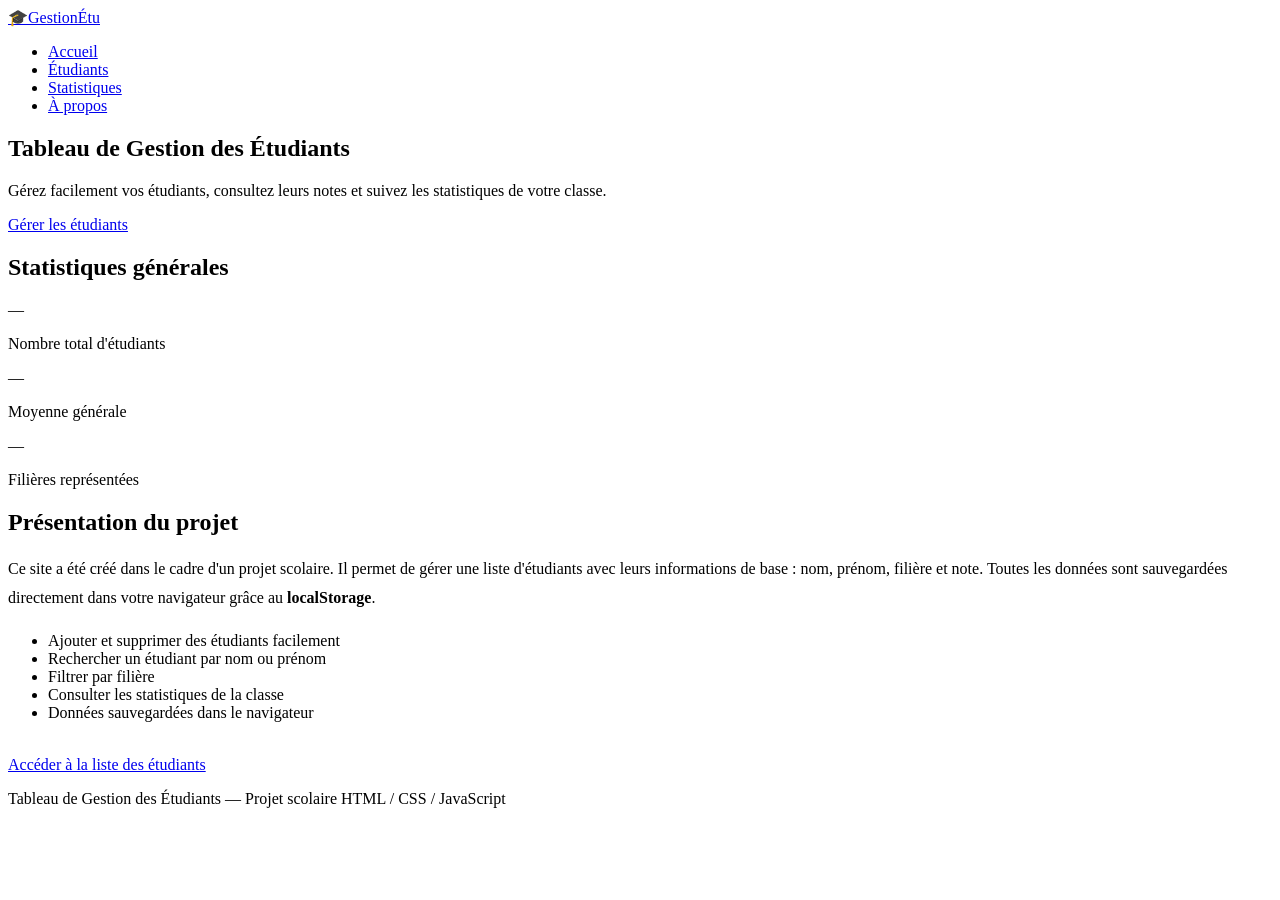
==== index.html @ 2e5b6525 "Rename Index.html to index.html" ====
<!DOCTYPE html>
<html lang="fr">
  <head>
    <meta charset="UTF-8" />
    <meta name="viewport" content="width=device-width, initial-scale=1.0" />
    <title>Accueil — Tableau de Gestion des Étudiants</title>
    <link rel="stylesheet" href="style.css" />
  </head>
  <body>

    <!--BARRE DE NAVIGATION-->
    <nav class="navbar">
      <div class="navbar-contenu">
        <!--Logo-->
        <a class="navbar-logo" href="index.html">
          <span>🎓</span>GestionÉtu
        </a>

        <!--Liens de navigation-->
        <ul class="navbar-liens">
          <li><a href="index.html">Accueil</a></li>
          <li><a href="etudiants.html">Étudiants</a></li>
          <li><a href="statistiques.html">Statistiques</a></li>
          <li><a href="apropos.html">À propos</a></li>
        </ul>
      </div>
    </nav>

    <!--CONTENU PRINCIPAL-->
    <main class="contenu-principal">

      <!--Section de bienvenue-->
      <section class="section-hero">
        <h1>Tableau de Gestion des Étudiants</h1>
        <p>
          Gérez facilement vos étudiants, consultez leurs notes et suivez
          les statistiques de votre classe.
        </p>
        <a href="etudiants.html" class="bouton bouton-blanc">
          Gérer les étudiants
        </a>
      </section>

      <!--Cartes de statistiques générales-->
      <section>
        <h2 class="titre-section">Statistiques générales</h2>

        <div class="grille-stats">

          <!--Carte 1 : Total des étudiants-->
          <div class="carte-stat">
            <span class="valeur-stat" id="total-etudiants">—</span>
            <p class="label-stat">Nombre total d'étudiants</p>
          </div>

          <!-- Carte 2 : Moyenne générale -->
          <div class="carte-stat">
            <span class="valeur-stat" id="moyenne-generale">—</span>
            <p class="label-stat">Moyenne générale</p>
          </div>

          <!-- Carte 3 : Nombre de filières -->
          <div class="carte-stat">
            <span class="valeur-stat" id="nombre-filieres">—</span>
            <p class="label-stat">Filières représentées</p>
          </div>

        </div>
      </section>

      <!-- Section de présentation du projet -->
      <section class="carte">
        <h2 class="titre-section">Présentation du projet</h2>
        <p style="color: var(--couleur-texte-clair); line-height: 1.8; margin-bottom: 1.2rem;">
          Ce site a été créé dans le cadre d'un projet scolaire. Il permet de gérer une
          liste d'étudiants avec leurs informations de base : nom, prénom, filière et note.
          Toutes les données sont sauvegardées directement dans votre navigateur grâce au
          <strong>localStorage</strong>.
        </p>

        <!-- Liste des fonctionnalités -->
        <ul class="liste-fonctionnalites">
          <li>Ajouter et supprimer des étudiants facilement</li>
          <li>Rechercher un étudiant par nom ou prénom</li>
          <li>Filtrer par filière</li>
          <li>Consulter les statistiques de la classe</li>
          <li>Données sauvegardées dans le navigateur</li>
        </ul>

        <br />
        <a href="etudiants.html" class="bouton bouton-principal">
          Accéder à la liste des étudiants
        </a>
      </section>

    </main>

    <!-- PIED DE PAGE -->
    <footer class="pied-page">
      <p>Tableau de Gestion des Étudiants — Projet scolaire HTML / CSS / JavaScript</p>
    </footer>

    <!-- Chargement du fichier JavaScript -->
    <script src="script.js"></script>

  </body>
</html>
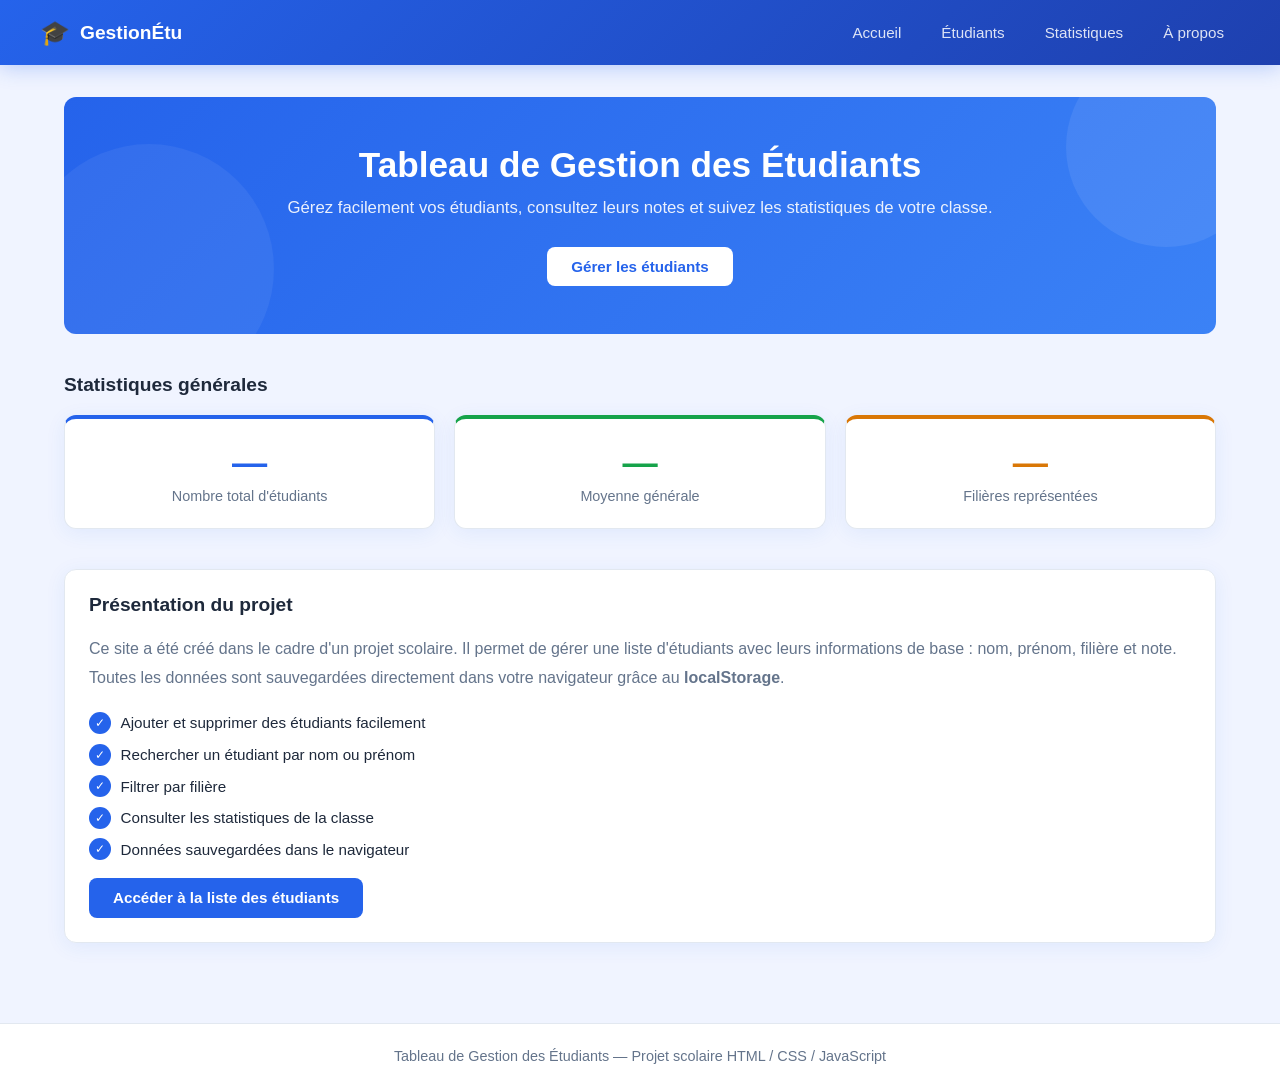
==== commit 86fd1529: "Update index.html" ====
--- a/index.html
+++ b/index.html
@@ -4,7 +4,7 @@
     <meta charset="UTF-8" />
     <meta name="viewport" content="width=device-width, initial-scale=1.0" />
     <title>Accueil — Tableau de Gestion des Étudiants</title>
-    <link rel="stylesheet" href="style.css" />
+    <link rel="stylesheet" href="Style.css" />
   </head>
   <body>
 
--- a/Style.css
+++ b/Style.css
@@ -0,0 +1,726 @@
+/* ===================================
+   TABLEAU DE GESTION DES ÉTUDIANTS
+   Fichier : style.css
+   Description : Styles pour toutes les pages
+   =================================== */
+
+/* --- Variables de couleurs et polices --- */
+:root {
+  --couleur-principale: #2563eb;
+  --couleur-secondaire: #1e40af;
+  --couleur-accent: #3b82f6;
+  --couleur-succes: #16a34a;
+  --couleur-danger: #dc2626;
+  --couleur-avertissement: #d97706;
+  --couleur-fond: #f0f4ff;
+  --couleur-fond-carte: #ffffff;
+  --couleur-texte: #1e293b;
+  --couleur-texte-clair: #64748b;
+  --couleur-bordure: #e2e8f0;
+  --ombre-carte: 0 4px 20px rgba(37, 99, 235, 0.08);
+  --rayon-bordure: 12px;
+  --transition: all 0.3s ease;
+}
+
+/* --- Reset de base --- */
+* {
+  margin: 0;
+  padding: 0;
+  box-sizing: border-box;
+}
+
+body {
+  font-family: 'Segoe UI', Tahoma, Geneva, Verdana, sans-serif;
+  background-color: var(--couleur-fond);
+  color: var(--couleur-texte);
+  min-height: 100vh;
+}
+
+/* ===================================
+   BARRE DE NAVIGATION
+   =================================== */
+.navbar {
+  background: linear-gradient(135deg, var(--couleur-principale), var(--couleur-secondaire));
+  padding: 0 2rem;
+  box-shadow: 0 2px 20px rgba(37, 99, 235, 0.3);
+  position: sticky;
+  top: 0;
+  z-index: 100;
+}
+
+.navbar-contenu {
+  display: flex;
+  align-items: center;
+  justify-content: space-between;
+  max-width: 1200px;
+  margin: 0 auto;
+  height: 65px;
+}
+
+/* Logo de la navbar */
+.navbar-logo {
+  display: flex;
+  align-items: center;
+  gap: 10px;
+  color: white;
+  font-size: 1.2rem;
+  font-weight: 700;
+  text-decoration: none;
+}
+
+.navbar-logo span {
+  font-size: 1.5rem;
+}
+
+/* Liens de navigation */
+.navbar-liens {
+  display: flex;
+  list-style: none;
+  gap: 0.5rem;
+}
+
+.navbar-liens a {
+  color: rgba(255, 255, 255, 0.85);
+  text-decoration: none;
+  padding: 0.5rem 1rem;
+  border-radius: 8px;
+  font-size: 0.95rem;
+  font-weight: 500;
+  transition: var(--transition);
+}
+
+/* Effet hover sur les liens */
+.navbar-liens a:hover {
+  background-color: rgba(255, 255, 255, 0.15);
+  color: white;
+}
+
+/* Lien actif (page actuelle) */
+.navbar-liens a.actif {
+  background-color: rgba(255, 255, 255, 0.2);
+  color: white;
+}
+
+/* ===================================
+   CONTENU PRINCIPAL
+   =================================== */
+.contenu-principal {
+  max-width: 1200px;
+  margin: 0 auto;
+  padding: 2rem 1.5rem;
+}
+
+/* ===================================
+   EN-TÊTE DES PAGES
+   =================================== */
+.en-tete-page {
+  text-align: center;
+  margin-bottom: 2.5rem;
+}
+
+.en-tete-page h1 {
+  font-size: 2rem;
+  color: var(--couleur-texte);
+  margin-bottom: 0.5rem;
+}
+
+.en-tete-page p {
+  color: var(--couleur-texte-clair);
+  font-size: 1rem;
+}
+
+/* ===================================
+   CARTES (Cards)
+   =================================== */
+.carte {
+  background: var(--couleur-fond-carte);
+  border-radius: var(--rayon-bordure);
+  padding: 1.5rem;
+  box-shadow: var(--ombre-carte);
+  border: 1px solid var(--couleur-bordure);
+  transition: var(--transition);
+}
+
+.carte:hover {
+  box-shadow: 0 8px 30px rgba(37, 99, 235, 0.15);
+  transform: translateY(-2px);
+}
+
+/* ===================================
+   SECTION HÉRO (Page d'accueil)
+   =================================== */
+.section-hero {
+  background: linear-gradient(135deg, var(--couleur-principale), var(--couleur-accent));
+  color: white;
+  border-radius: var(--rayon-bordure);
+  padding: 3rem 2rem;
+  text-align: center;
+  margin-bottom: 2.5rem;
+  position: relative;
+  overflow: hidden;
+}
+
+/* Décoration de fond du hero */
+.section-hero::before {
+  content: '';
+  position: absolute;
+  top: -50px;
+  right: -50px;
+  width: 200px;
+  height: 200px;
+  background: rgba(255, 255, 255, 0.08);
+  border-radius: 50%;
+}
+
+.section-hero::after {
+  content: '';
+  position: absolute;
+  bottom: -60px;
+  left: -40px;
+  width: 250px;
+  height: 250px;
+  background: rgba(255, 255, 255, 0.06);
+  border-radius: 50%;
+}
+
+.section-hero h1 {
+  font-size: 2.2rem;
+  font-weight: 700;
+  margin-bottom: 0.8rem;
+  position: relative;
+  z-index: 1;
+}
+
+.section-hero p {
+  font-size: 1.05rem;
+  opacity: 0.9;
+  margin-bottom: 1.8rem;
+  position: relative;
+  z-index: 1;
+}
+
+/* ===================================
+   BOUTONS
+   =================================== */
+.bouton {
+  display: inline-flex;
+  align-items: center;
+  gap: 8px;
+  padding: 0.7rem 1.5rem;
+  border: none;
+  border-radius: 8px;
+  font-size: 0.95rem;
+  font-weight: 600;
+  cursor: pointer;
+  text-decoration: none;
+  transition: var(--transition);
+}
+
+.bouton-principal {
+  background: var(--couleur-principale);
+  color: white;
+}
+
+.bouton-principal:hover {
+  background: var(--couleur-secondaire);
+  transform: translateY(-2px);
+  box-shadow: 0 4px 15px rgba(37, 99, 235, 0.4);
+}
+
+.bouton-blanc {
+  background: white;
+  color: var(--couleur-principale);
+}
+
+.bouton-blanc:hover {
+  background: #f0f4ff;
+  transform: translateY(-2px);
+  box-shadow: 0 4px 15px rgba(0, 0, 0, 0.1);
+}
+
+.bouton-danger {
+  background: var(--couleur-danger);
+  color: white;
+  padding: 0.4rem 0.8rem;
+  font-size: 0.85rem;
+}
+
+.bouton-danger:hover {
+  background: #b91c1c;
+  transform: scale(1.05);
+}
+
+/* ===================================
+   GRILLE DE STATISTIQUES
+   =================================== */
+.grille-stats {
+  display: grid;
+  grid-template-columns: repeat(auto-fit, minmax(200px, 1fr));
+  gap: 1.2rem;
+  margin-bottom: 2.5rem;
+}
+
+.carte-stat {
+  background: var(--couleur-fond-carte);
+  border-radius: var(--rayon-bordure);
+  padding: 1.5rem;
+  text-align: center;
+  box-shadow: var(--ombre-carte);
+  border: 1px solid var(--couleur-bordure);
+  border-top: 4px solid var(--couleur-principale);
+  transition: var(--transition);
+}
+
+.carte-stat:hover {
+  transform: translateY(-4px);
+  box-shadow: 0 8px 25px rgba(37, 99, 235, 0.15);
+}
+
+.carte-stat .icone-stat {
+  font-size: 2rem;
+  margin-bottom: 0.8rem;
+  display: block;
+}
+
+.carte-stat .valeur-stat {
+  font-size: 2.2rem;
+  font-weight: 700;
+  color: var(--couleur-principale);
+  display: block;
+}
+
+.carte-stat .label-stat {
+  font-size: 0.9rem;
+  color: var(--couleur-texte-clair);
+  margin-top: 0.3rem;
+}
+
+/* Couleurs variées pour les cartes stats */
+.carte-stat:nth-child(2) {
+  border-top-color: var(--couleur-succes);
+}
+
+.carte-stat:nth-child(2) .valeur-stat {
+  color: var(--couleur-succes);
+}
+
+.carte-stat:nth-child(3) {
+  border-top-color: var(--couleur-avertissement);
+}
+
+.carte-stat:nth-child(3) .valeur-stat {
+  color: var(--couleur-avertissement);
+}
+
+/* ===================================
+   FORMULAIRE D'AJOUT D'ÉTUDIANT
+   =================================== */
+.section-formulaire {
+  margin-bottom: 2rem;
+}
+
+.formulaire-grille {
+  display: grid;
+  grid-template-columns: repeat(auto-fit, minmax(200px, 1fr));
+  gap: 1rem;
+  margin-bottom: 1rem;
+}
+
+.groupe-champ {
+  display: flex;
+  flex-direction: column;
+  gap: 0.4rem;
+}
+
+.groupe-champ label {
+  font-size: 0.9rem;
+  font-weight: 600;
+  color: var(--couleur-texte);
+}
+
+.groupe-champ input,
+.groupe-champ select {
+  padding: 0.65rem 1rem;
+  border: 2px solid var(--couleur-bordure);
+  border-radius: 8px;
+  font-size: 0.95rem;
+  color: var(--couleur-texte);
+  background: white;
+  transition: var(--transition);
+  outline: none;
+}
+
+/* Focus sur les champs */
+.groupe-champ input:focus,
+.groupe-champ select:focus {
+  border-color: var(--couleur-principale);
+  box-shadow: 0 0 0 3px rgba(37, 99, 235, 0.15);
+}
+
+/* Message d'erreur de validation */
+.erreur-champ {
+  font-size: 0.8rem;
+  color: var(--couleur-danger);
+  display: none;
+}
+
+.erreur-champ.visible {
+  display: block;
+}
+
+/* ===================================
+   BARRE DE RECHERCHE ET FILTRE
+   =================================== */
+.zone-recherche {
+  display: flex;
+  gap: 1rem;
+  margin-bottom: 1.5rem;
+  flex-wrap: wrap;
+}
+
+.zone-recherche input,
+.zone-recherche select {
+  padding: 0.65rem 1rem;
+  border: 2px solid var(--couleur-bordure);
+  border-radius: 8px;
+  font-size: 0.95rem;
+  outline: none;
+  transition: var(--transition);
+}
+
+.zone-recherche input {
+  flex: 1;
+  min-width: 200px;
+}
+
+.zone-recherche input:focus,
+.zone-recherche select:focus {
+  border-color: var(--couleur-principale);
+}
+
+/* ===================================
+   TABLEAU DES ÉTUDIANTS
+   =================================== */
+.conteneur-tableau {
+  overflow-x: auto;
+  border-radius: var(--rayon-bordure);
+  border: 1px solid var(--couleur-bordure);
+}
+
+table {
+  width: 100%;
+  border-collapse: collapse;
+  background: white;
+}
+
+thead {
+  background: linear-gradient(135deg, var(--couleur-principale), var(--couleur-secondaire));
+  color: white;
+}
+
+thead th {
+  padding: 1rem 1.2rem;
+  text-align: left;
+  font-size: 0.9rem;
+  font-weight: 600;
+  white-space: nowrap;
+}
+
+tbody tr {
+  border-bottom: 1px solid var(--couleur-bordure);
+  transition: var(--transition);
+}
+
+/* Effet hover sur les lignes */
+tbody tr:hover {
+  background-color: #f0f4ff;
+}
+
+tbody td {
+  padding: 0.9rem 1.2rem;
+  font-size: 0.95rem;
+  color: var(--couleur-texte);
+}
+
+/* Badge de note */
+.badge-note {
+  display: inline-block;
+  padding: 0.25rem 0.7rem;
+  border-radius: 20px;
+  font-size: 0.85rem;
+  font-weight: 700;
+}
+
+.note-bonne {
+  background: #dcfce7;
+  color: var(--couleur-succes);
+}
+
+.note-moyenne {
+  background: #fef9c3;
+  color: var(--couleur-avertissement);
+}
+
+.note-faible {
+  background: #fee2e2;
+  color: var(--couleur-danger);
+}
+
+/* Message quand le tableau est vide */
+.message-vide {
+  text-align: center;
+  padding: 3rem;
+  color: var(--couleur-texte-clair);
+  font-size: 1rem;
+}
+
+/* ===================================
+   PAGE STATISTIQUES
+   =================================== */
+.grille-stats-detail {
+  display: grid;
+  grid-template-columns: repeat(auto-fit, minmax(300px, 1fr));
+  gap: 1.5rem;
+  margin-bottom: 2rem;
+}
+
+/* Carte de meilleur étudiant */
+.carte-meilleur {
+  background: linear-gradient(135deg, #f0fdf4, #dcfce7);
+  border: 2px solid #86efac;
+  border-radius: var(--rayon-bordure);
+  padding: 1.5rem;
+}
+
+.carte-meilleur h3 {
+  color: var(--couleur-succes);
+  margin-bottom: 1rem;
+  font-size: 1rem;
+}
+
+.nom-meilleur {
+  font-size: 1.4rem;
+  font-weight: 700;
+  color: var(--couleur-texte);
+}
+
+.note-meilleur {
+  font-size: 2rem;
+  font-weight: 700;
+  color: var(--couleur-succes);
+}
+
+/* Barres de progression */
+.barre-progression-conteneur {
+  margin-bottom: 1rem;
+}
+
+.barre-label {
+  display: flex;
+  justify-content: space-between;
+  margin-bottom: 0.4rem;
+  font-size: 0.9rem;
+  font-weight: 500;
+}
+
+.barre-fond {
+  background: var(--couleur-bordure);
+  border-radius: 10px;
+  height: 12px;
+  overflow: hidden;
+}
+
+.barre-remplie {
+  height: 100%;
+  border-radius: 10px;
+  background: linear-gradient(90deg, var(--couleur-principale), var(--couleur-accent));
+  transition: width 1s ease;
+}
+
+/* ===================================
+   PAGE À PROPOS
+   =================================== */
+.grille-apropos {
+  display: grid;
+  grid-template-columns: repeat(auto-fit, minmax(280px, 1fr));
+  gap: 1.5rem;
+}
+
+.carte-technologie {
+  background: var(--couleur-fond-carte);
+  border-radius: var(--rayon-bordure);
+  padding: 1.5rem;
+  border: 1px solid var(--couleur-bordure);
+  text-align: center;
+  transition: var(--transition);
+}
+
+.carte-technologie:hover {
+  transform: translateY(-4px);
+  box-shadow: var(--ombre-carte);
+}
+
+.icone-techno {
+  font-size: 3rem;
+  margin-bottom: 1rem;
+  display: block;
+}
+
+.carte-technologie h3 {
+  font-size: 1.1rem;
+  margin-bottom: 0.5rem;
+  color: var(--couleur-texte);
+}
+
+.carte-technologie p {
+  font-size: 0.9rem;
+  color: var(--couleur-texte-clair);
+  line-height: 1.6;
+}
+
+/* Ligne de fonctionnalités */
+.liste-fonctionnalites {
+  list-style: none;
+  display: flex;
+  flex-direction: column;
+  gap: 0.6rem;
+}
+
+.liste-fonctionnalites li {
+  display: flex;
+  align-items: center;
+  gap: 0.6rem;
+  font-size: 0.95rem;
+  color: var(--couleur-texte);
+}
+
+.liste-fonctionnalites li::before {
+  content: '✓';
+  background: var(--couleur-principale);
+  color: white;
+  width: 22px;
+  height: 22px;
+  border-radius: 50%;
+  display: flex;
+  align-items: center;
+  justify-content: center;
+  font-size: 0.75rem;
+  flex-shrink: 0;
+}
+
+/* ===================================
+   MESSAGES DE NOTIFICATION
+   =================================== */
+.notification {
+  position: fixed;
+  bottom: 2rem;
+  right: 2rem;
+  background: var(--couleur-succes);
+  color: white;
+  padding: 1rem 1.5rem;
+  border-radius: 10px;
+  box-shadow: 0 4px 20px rgba(0, 0, 0, 0.2);
+  font-weight: 600;
+  z-index: 1000;
+  transform: translateX(200%);
+  transition: transform 0.4s ease;
+}
+
+.notification.visible {
+  transform: translateX(0);
+}
+
+.notification.erreur {
+  background: var(--couleur-danger);
+}
+
+/* ===================================
+   PIED DE PAGE
+   =================================== */
+.pied-page {
+  text-align: center;
+  padding: 1.5rem;
+  background: white;
+  border-top: 1px solid var(--couleur-bordure);
+  color: var(--couleur-texte-clair);
+  font-size: 0.9rem;
+  margin-top: 3rem;
+}
+
+/* ===================================
+   TITRE DE SECTION
+   =================================== */
+.titre-section {
+  font-size: 1.2rem;
+  font-weight: 700;
+  color: var(--couleur-texte);
+  margin-bottom: 1.2rem;
+  display: flex;
+  align-items: center;
+  gap: 0.6rem;
+}
+
+/* ===================================
+   RESPONSIVE (Mobile)
+   =================================== */
+@media (max-width: 768px) {
+  .navbar-contenu {
+    flex-direction: column;
+    height: auto;
+    padding: 1rem 0;
+    gap: 0.8rem;
+  }
+
+  .navbar-liens {
+    flex-wrap: wrap;
+    justify-content: center;
+  }
+
+  .section-hero h1 {
+    font-size: 1.6rem;
+  }
+
+  .contenu-principal {
+    padding: 1.5rem 1rem;
+  }
+
+  .formulaire-grille {
+    grid-template-columns: 1fr;
+  }
+
+  .zone-recherche {
+    flex-direction: column;
+  }
+
+  .grille-stats {
+    grid-template-columns: repeat(2, 1fr);
+  }
+}
+
+@media (max-width: 480px) {
+  .grille-stats {
+    grid-template-columns: 1fr;
+  }
+
+  .section-hero h1 {
+    font-size: 1.4rem;
+  }
+}
+
+/* ===================================
+   ANIMATION D'ENTRÉE
+   =================================== */
+@keyframes apparaitre {
+  from {
+    opacity: 0;
+    transform: translateY(20px);
+  }
+  to {
+    opacity: 1;
+    transform: translateY(0);
+  }
+}
+
+.carte, .carte-stat, .section-hero {
+  animation: apparaitre 0.5s ease forwards;
+}
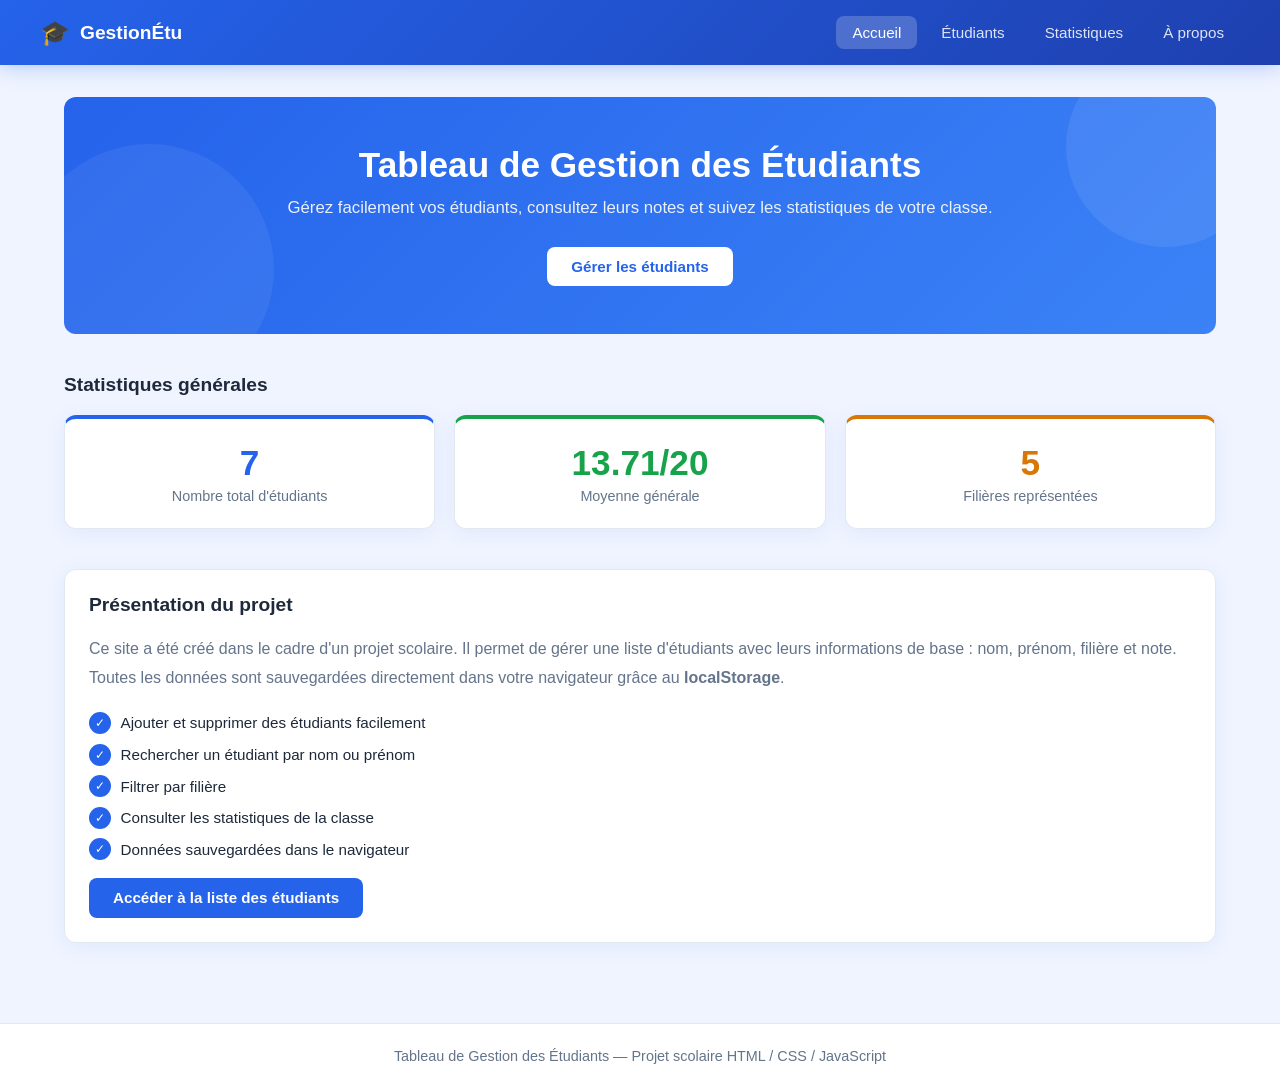
==== commit 69901961: "Add files via upload" ====
--- a/index.html
+++ b/index.html
@@ -4,7 +4,7 @@
     <meta charset="UTF-8" />
     <meta name="viewport" content="width=device-width, initial-scale=1.0" />
     <title>Accueil — Tableau de Gestion des Étudiants</title>
-    <link rel="stylesheet" href="Style.css" />
+    <link rel="stylesheet" href="style.css" />
   </head>
   <body>
 
@@ -104,4 +104,4 @@
     <script src="script.js"></script>
 
   </body>
-</html>
+</html>
--- a/style.css
+++ b/style.css
@@ -0,0 +1,688 @@
+/* --- Variables de couleurs et polices --- */
+:root {
+  --couleur-principale: #2563eb;
+  --couleur-secondaire: #1e40af;
+  --couleur-accent: #3b82f6;
+  --couleur-succes: #16a34a;
+  --couleur-danger: #dc2626;
+  --couleur-avertissement: #d97706;
+  --couleur-fond: #f0f4ff;
+  --couleur-fond-carte: #ffffff;
+  --couleur-texte: #1e293b;
+  --couleur-texte-clair: #64748b;
+  --couleur-bordure: #e2e8f0;
+  --ombre-carte: 0 4px 20px rgba(37, 99, 235, 0.08);
+  --rayon-bordure: 12px;
+  --transition: all 0.3s ease;
+}
+
+/* --- Reset de base --- */
+* {
+  margin: 0;
+  padding: 0;
+  box-sizing: border-box;
+}
+
+body {
+  font-family: 'Segoe UI', Tahoma, Geneva, Verdana, sans-serif;
+  background-color: var(--couleur-fond);
+  color: var(--couleur-texte);
+  min-height: 100vh;
+}
+
+/*BARRE DE NAVIGATION*/
+.navbar {
+  background: linear-gradient(135deg, var(--couleur-principale), var(--couleur-secondaire));
+  padding: 0 2rem;
+  box-shadow: 0 2px 20px rgba(37, 99, 235, 0.3);
+  position: sticky;
+  top: 0;
+  z-index: 100;
+}
+
+.navbar-contenu {
+  display: flex;
+  align-items: center;
+  justify-content: space-between;
+  max-width: 1200px;
+  margin: 0 auto;
+  height: 65px;
+}
+
+/* Logo de la navbar */
+.navbar-logo {
+  display: flex;
+  align-items: center;
+  gap: 10px;
+  color: white;
+  font-size: 1.2rem;
+  font-weight: 700;
+  text-decoration: none;
+}
+
+.navbar-logo span {
+  font-size: 1.5rem;
+}
+
+/* Liens de navigation */
+.navbar-liens {
+  display: flex;
+  list-style: none;
+  gap: 0.5rem;
+}
+
+.navbar-liens a {
+  color: rgba(255, 255, 255, 0.85);
+  text-decoration: none;
+  padding: 0.5rem 1rem;
+  border-radius: 8px;
+  font-size: 0.95rem;
+  font-weight: 500;
+  transition: var(--transition);
+}
+
+/* Effet hover sur les liens */
+.navbar-liens a:hover {
+  background-color: rgba(255, 255, 255, 0.15);
+  color: white;
+}
+
+/* Lien actif (page actuelle) */
+.navbar-liens a.actif {
+  background-color: rgba(255, 255, 255, 0.2);
+  color: white;
+}
+
+/*CONTENU PRINCIPAL*/
+.contenu-principal {
+  max-width: 1200px;
+  margin: 0 auto;
+  padding: 2rem 1.5rem;
+}
+
+/*EN-TÊTE DES PAGES*/
+.en-tete-page {
+  text-align: center;
+  margin-bottom: 2.5rem;
+}
+
+.en-tete-page h1 {
+  font-size: 2rem;
+  color: var(--couleur-texte);
+  margin-bottom: 0.5rem;
+}
+
+.en-tete-page p {
+  color: var(--couleur-texte-clair);
+  font-size: 1rem;
+}
+
+/* CARTES*/
+.carte {
+  background: var(--couleur-fond-carte);
+  border-radius: var(--rayon-bordure);
+  padding: 1.5rem;
+  box-shadow: var(--ombre-carte);
+  border: 1px solid var(--couleur-bordure);
+  transition: var(--transition);
+}
+
+.carte:hover {
+  box-shadow: 0 8px 30px rgba(37, 99, 235, 0.15);
+  transform: translateY(-2px);
+}
+
+/*Page d'accueil*/
+.section-hero {
+  background: linear-gradient(135deg, var(--couleur-principale), var(--couleur-accent));
+  color: white;
+  border-radius: var(--rayon-bordure);
+  padding: 3rem 2rem;
+  text-align: center;
+  margin-bottom: 2.5rem;
+  position: relative;
+  overflow: hidden;
+}
+
+/* Décoration de fond du hero */
+.section-hero::before {
+  content: '';
+  position: absolute;
+  top: -50px;
+  right: -50px;
+  width: 200px;
+  height: 200px;
+  background: rgba(255, 255, 255, 0.08);
+  border-radius: 50%;
+}
+
+.section-hero::after {
+  content: '';
+  position: absolute;
+  bottom: -60px;
+  left: -40px;
+  width: 250px;
+  height: 250px;
+  background: rgba(255, 255, 255, 0.06);
+  border-radius: 50%;
+}
+
+.section-hero h1 {
+  font-size: 2.2rem;
+  font-weight: 700;
+  margin-bottom: 0.8rem;
+  position: relative;
+  z-index: 1;
+}
+
+.section-hero p {
+  font-size: 1.05rem;
+  opacity: 0.9;
+  margin-bottom: 1.8rem;
+  position: relative;
+  z-index: 1;
+}
+
+/*BOUTONS*/
+.bouton {
+  display: inline-flex;
+  align-items: center;
+  gap: 8px;
+  padding: 0.7rem 1.5rem;
+  border: none;
+  border-radius: 8px;
+  font-size: 0.95rem;
+  font-weight: 600;
+  cursor: pointer;
+  text-decoration: none;
+  transition: var(--transition);
+}
+
+.bouton-principal {
+  background: var(--couleur-principale);
+  color: white;
+}
+
+.bouton-principal:hover {
+  background: var(--couleur-secondaire);
+  transform: translateY(-2px);
+  box-shadow: 0 4px 15px rgba(37, 99, 235, 0.4);
+}
+
+.bouton-blanc {
+  background: white;
+  color: var(--couleur-principale);
+}
+
+.bouton-blanc:hover {
+  background: #f0f4ff;
+  transform: translateY(-2px);
+  box-shadow: 0 4px 15px rgba(0, 0, 0, 0.1);
+}
+
+.bouton-danger {
+  background: var(--couleur-danger);
+  color: white;
+  padding: 0.4rem 0.8rem;
+  font-size: 0.85rem;
+}
+
+.bouton-danger:hover {
+  background: #b91c1c;
+  transform: scale(1.05);
+}
+
+/* ===================================
+   GRILLE DE STATISTIQUES
+   =================================== */
+.grille-stats {
+  display: grid;
+  grid-template-columns: repeat(auto-fit, minmax(200px, 1fr));
+  gap: 1.2rem;
+  margin-bottom: 2.5rem;
+}
+
+.carte-stat {
+  background: var(--couleur-fond-carte);
+  border-radius: var(--rayon-bordure);
+  padding: 1.5rem;
+  text-align: center;
+  box-shadow: var(--ombre-carte);
+  border: 1px solid var(--couleur-bordure);
+  border-top: 4px solid var(--couleur-principale);
+  transition: var(--transition);
+}
+
+.carte-stat:hover {
+  transform: translateY(-4px);
+  box-shadow: 0 8px 25px rgba(37, 99, 235, 0.15);
+}
+
+.carte-stat .icone-stat {
+  font-size: 2rem;
+  margin-bottom: 0.8rem;
+  display: block;
+}
+
+.carte-stat .valeur-stat {
+  font-size: 2.2rem;
+  font-weight: 700;
+  color: var(--couleur-principale);
+  display: block;
+}
+
+.carte-stat .label-stat {
+  font-size: 0.9rem;
+  color: var(--couleur-texte-clair);
+  margin-top: 0.3rem;
+}
+
+/* Couleurs variées pour les cartes stats */
+.carte-stat:nth-child(2) {
+  border-top-color: var(--couleur-succes);
+}
+
+.carte-stat:nth-child(2) .valeur-stat {
+  color: var(--couleur-succes);
+}
+
+.carte-stat:nth-child(3) {
+  border-top-color: var(--couleur-avertissement);
+}
+
+.carte-stat:nth-child(3) .valeur-stat {
+  color: var(--couleur-avertissement);
+}
+
+/*FORMULAIRE D'AJOUT D'ÉTUDIANT*/
+.section-formulaire {
+  margin-bottom: 2rem;
+}
+
+.formulaire-grille {
+  display: grid;
+  grid-template-columns: repeat(auto-fit, minmax(200px, 1fr));
+  gap: 1rem;
+  margin-bottom: 1rem;
+}
+
+.groupe-champ {
+  display: flex;
+  flex-direction: column;
+  gap: 0.4rem;
+}
+
+.groupe-champ label {
+  font-size: 0.9rem;
+  font-weight: 600;
+  color: var(--couleur-texte);
+}
+
+.groupe-champ input,
+.groupe-champ select {
+  padding: 0.65rem 1rem;
+  border: 2px solid var(--couleur-bordure);
+  border-radius: 8px;
+  font-size: 0.95rem;
+  color: var(--couleur-texte);
+  background: white;
+  transition: var(--transition);
+  outline: none;
+}
+
+/* Focus sur les champs */
+.groupe-champ input:focus,
+.groupe-champ select:focus {
+  border-color: var(--couleur-principale);
+  box-shadow: 0 0 0 3px rgba(37, 99, 235, 0.15);
+}
+
+/* Message d'erreur de validation */
+.erreur-champ {
+  font-size: 0.8rem;
+  color: var(--couleur-danger);
+  display: none;
+}
+
+.erreur-champ.visible {
+  display: block;
+}
+
+/*BARRE DE RECHERCHE ET FILTRE*/
+.zone-recherche {
+  display: flex;
+  gap: 1rem;
+  margin-bottom: 1.5rem;
+  flex-wrap: wrap;
+}
+
+.zone-recherche input,
+.zone-recherche select {
+  padding: 0.65rem 1rem;
+  border: 2px solid var(--couleur-bordure);
+  border-radius: 8px;
+  font-size: 0.95rem;
+  outline: none;
+  transition: var(--transition);
+}
+
+.zone-recherche input {
+  flex: 1;
+  min-width: 200px;
+}
+
+.zone-recherche input:focus,
+.zone-recherche select:focus {
+  border-color: var(--couleur-principale);
+}
+
+/*TABLEAU DES ÉTUDIANTS*/
+.conteneur-tableau {
+  overflow-x: auto;
+  border-radius: var(--rayon-bordure);
+  border: 1px solid var(--couleur-bordure);
+}
+
+table {
+  width: 100%;
+  border-collapse: collapse;
+  background: white;
+}
+
+thead {
+  background: linear-gradient(135deg, var(--couleur-principale), var(--couleur-secondaire));
+  color: white;
+}
+
+thead th {
+  padding: 1rem 1.2rem;
+  text-align: left;
+  font-size: 0.9rem;
+  font-weight: 600;
+  white-space: nowrap;
+}
+
+tbody tr {
+  border-bottom: 1px solid var(--couleur-bordure);
+  transition: var(--transition);
+}
+
+/* Effet hover sur les lignes */
+tbody tr:hover {
+  background-color: #f0f4ff;
+}
+
+tbody td {
+  padding: 0.9rem 1.2rem;
+  font-size: 0.95rem;
+  color: var(--couleur-texte);
+}
+
+/* Badge de note */
+.badge-note {
+  display: inline-block;
+  padding: 0.25rem 0.7rem;
+  border-radius: 20px;
+  font-size: 0.85rem;
+  font-weight: 700;
+}
+
+.note-bonne {
+  background: #dcfce7;
+  color: var(--couleur-succes);
+}
+
+.note-moyenne {
+  background: #fef9c3;
+  color: var(--couleur-avertissement);
+}
+
+.note-faible {
+  background: #fee2e2;
+  color: var(--couleur-danger);
+}
+
+/* Message quand le tableau est vide */
+.message-vide {
+  text-align: center;
+  padding: 3rem;
+  color: var(--couleur-texte-clair);
+  font-size: 1rem;
+}
+
+/*PAGE STATISTIQUES */
+.grille-stats-detail {
+  display: grid;
+  grid-template-columns: repeat(auto-fit, minmax(300px, 1fr));
+  gap: 1.5rem;
+  margin-bottom: 2rem;
+}
+
+/* Carte de meilleur étudiant */
+.carte-meilleur {
+  background: linear-gradient(135deg, #f0fdf4, #dcfce7);
+  border: 2px solid #86efac;
+  border-radius: var(--rayon-bordure);
+  padding: 1.5rem;
+}
+
+.carte-meilleur h3 {
+  color: var(--couleur-succes);
+  margin-bottom: 1rem;
+  font-size: 1rem;
+}
+
+.nom-meilleur {
+  font-size: 1.4rem;
+  font-weight: 700;
+  color: var(--couleur-texte);
+}
+
+.note-meilleur {
+  font-size: 2rem;
+  font-weight: 700;
+  color: var(--couleur-succes);
+}
+
+/* Barres de progression */
+.barre-progression-conteneur {
+  margin-bottom: 1rem;
+}
+
+.barre-label {
+  display: flex;
+  justify-content: space-between;
+  margin-bottom: 0.4rem;
+  font-size: 0.9rem;
+  font-weight: 500;
+}
+
+.barre-fond {
+  background: var(--couleur-bordure);
+  border-radius: 10px;
+  height: 12px;
+  overflow: hidden;
+}
+
+.barre-remplie {
+  height: 100%;
+  border-radius: 10px;
+  background: linear-gradient(90deg, var(--couleur-principale), var(--couleur-accent));
+  transition: width 1s ease;
+}
+
+/*PAGE À PROPOS*/
+.grille-apropos {
+  display: grid;
+  grid-template-columns: repeat(auto-fit, minmax(280px, 1fr));
+  gap: 1.5rem;
+}
+
+.carte-technologie {
+  background: var(--couleur-fond-carte);
+  border-radius: var(--rayon-bordure);
+  padding: 1.5rem;
+  border: 1px solid var(--couleur-bordure);
+  text-align: center;
+  transition: var(--transition);
+}
+
+.carte-technologie:hover {
+  transform: translateY(-4px);
+  box-shadow: var(--ombre-carte);
+}
+
+.icone-techno {
+  font-size: 3rem;
+  margin-bottom: 1rem;
+  display: block;
+}
+
+.carte-technologie h3 {
+  font-size: 1.1rem;
+  margin-bottom: 0.5rem;
+  color: var(--couleur-texte);
+}
+
+.carte-technologie p {
+  font-size: 0.9rem;
+  color: var(--couleur-texte-clair);
+  line-height: 1.6;
+}
+
+/* Ligne de fonctionnalités */
+.liste-fonctionnalites {
+  list-style: none;
+  display: flex;
+  flex-direction: column;
+  gap: 0.6rem;
+}
+
+.liste-fonctionnalites li {
+  display: flex;
+  align-items: center;
+  gap: 0.6rem;
+  font-size: 0.95rem;
+  color: var(--couleur-texte);
+}
+
+.liste-fonctionnalites li::before {
+  content: '✓';
+  background: var(--couleur-principale);
+  color: white;
+  width: 22px;
+  height: 22px;
+  border-radius: 50%;
+  display: flex;
+  align-items: center;
+  justify-content: center;
+  font-size: 0.75rem;
+  flex-shrink: 0;
+}
+
+/*MESSAGES DE NOTIFICATION */
+.notification {
+  position: fixed;
+  bottom: 2rem;
+  right: 2rem;
+  background: var(--couleur-succes);
+  color: white;
+  padding: 1rem 1.5rem;
+  border-radius: 10px;
+  box-shadow: 0 4px 20px rgba(0, 0, 0, 0.2);
+  font-weight: 600;
+  z-index: 1000;
+  transform: translateX(200%);
+  transition: transform 0.4s ease;
+}
+
+.notification.visible {
+  transform: translateX(0);
+}
+
+.notification.erreur {
+  background: var(--couleur-danger);
+}
+
+/*PIED DE PAGE*/
+.pied-page {
+  text-align: center;
+  padding: 1.5rem;
+  background: white;
+  border-top: 1px solid var(--couleur-bordure);
+  color: var(--couleur-texte-clair);
+  font-size: 0.9rem;
+  margin-top: 3rem;
+}
+
+/*TITRE DE SECTION*/
+.titre-section {
+  font-size: 1.2rem;
+  font-weight: 700;
+  color: var(--couleur-texte);
+  margin-bottom: 1.2rem;
+  display: flex;
+  align-items: center;
+  gap: 0.6rem;
+}
+
+/*RESPONSIVE (Mobile)*/
+@media (max-width: 768px) {
+  .navbar-contenu {
+    flex-direction: column;
+    height: auto;
+    padding: 1rem 0;
+    gap: 0.8rem;
+  }
+
+  .navbar-liens {
+    flex-wrap: wrap;
+    justify-content: center;
+  }
+
+  .section-hero h1 {
+    font-size: 1.6rem;
+  }
+
+  .contenu-principal {
+    padding: 1.5rem 1rem;
+  }
+
+  .formulaire-grille {
+    grid-template-columns: 1fr;
+  }
+
+  .zone-recherche {
+    flex-direction: column;
+  }
+
+  .grille-stats {
+    grid-template-columns: repeat(2, 1fr);
+  }
+}
+
+@media (max-width: 480px) {
+  .grille-stats {
+    grid-template-columns: 1fr;
+  }
+
+  .section-hero h1 {
+    font-size: 1.4rem;
+  }
+}
+
+/*ANIMATION D'ENTRÉE*/
+@keyframes apparaitre {
+  from {
+    opacity: 0;
+    transform: translateY(20px);
+  }
+  to {
+    opacity: 1;
+    transform: translateY(0);
+  }
+}
+
+.carte, .carte-stat, .section-hero {
+  animation: apparaitre 0.5s ease forwards;
+}
